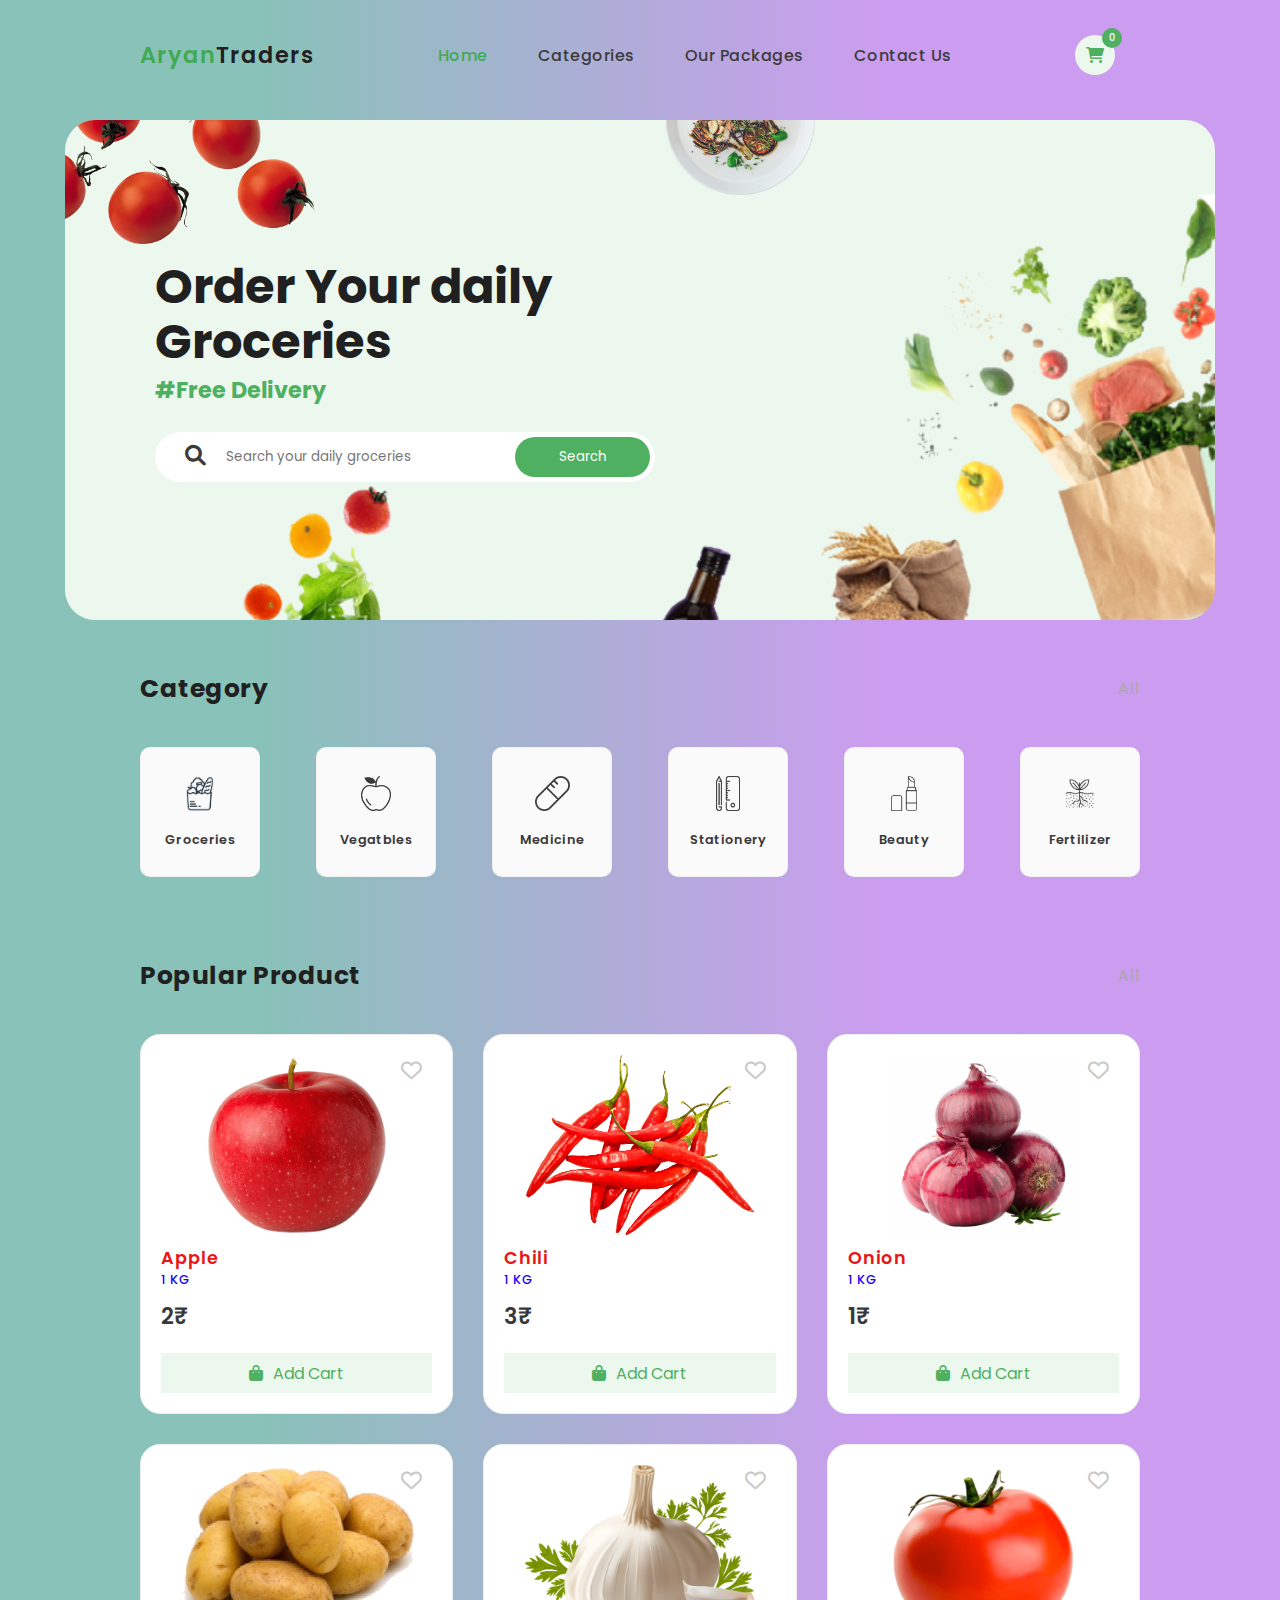
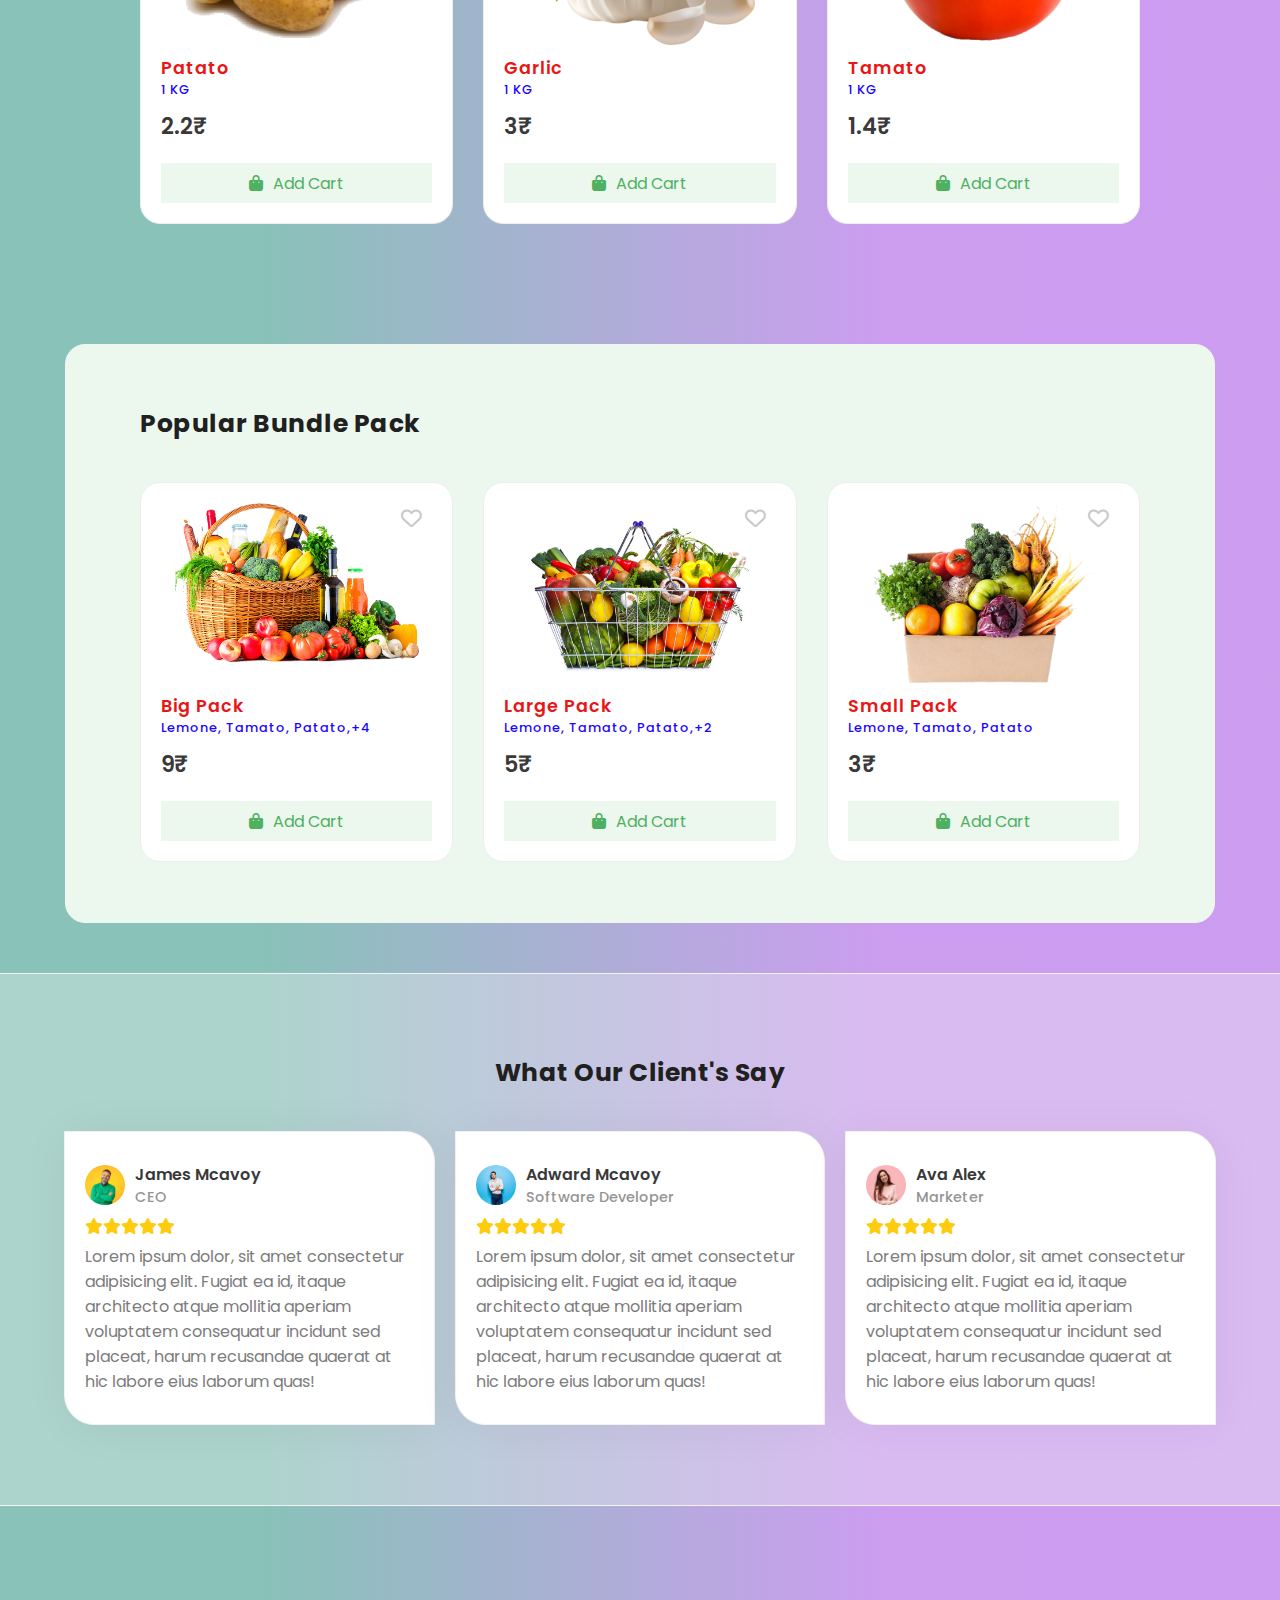
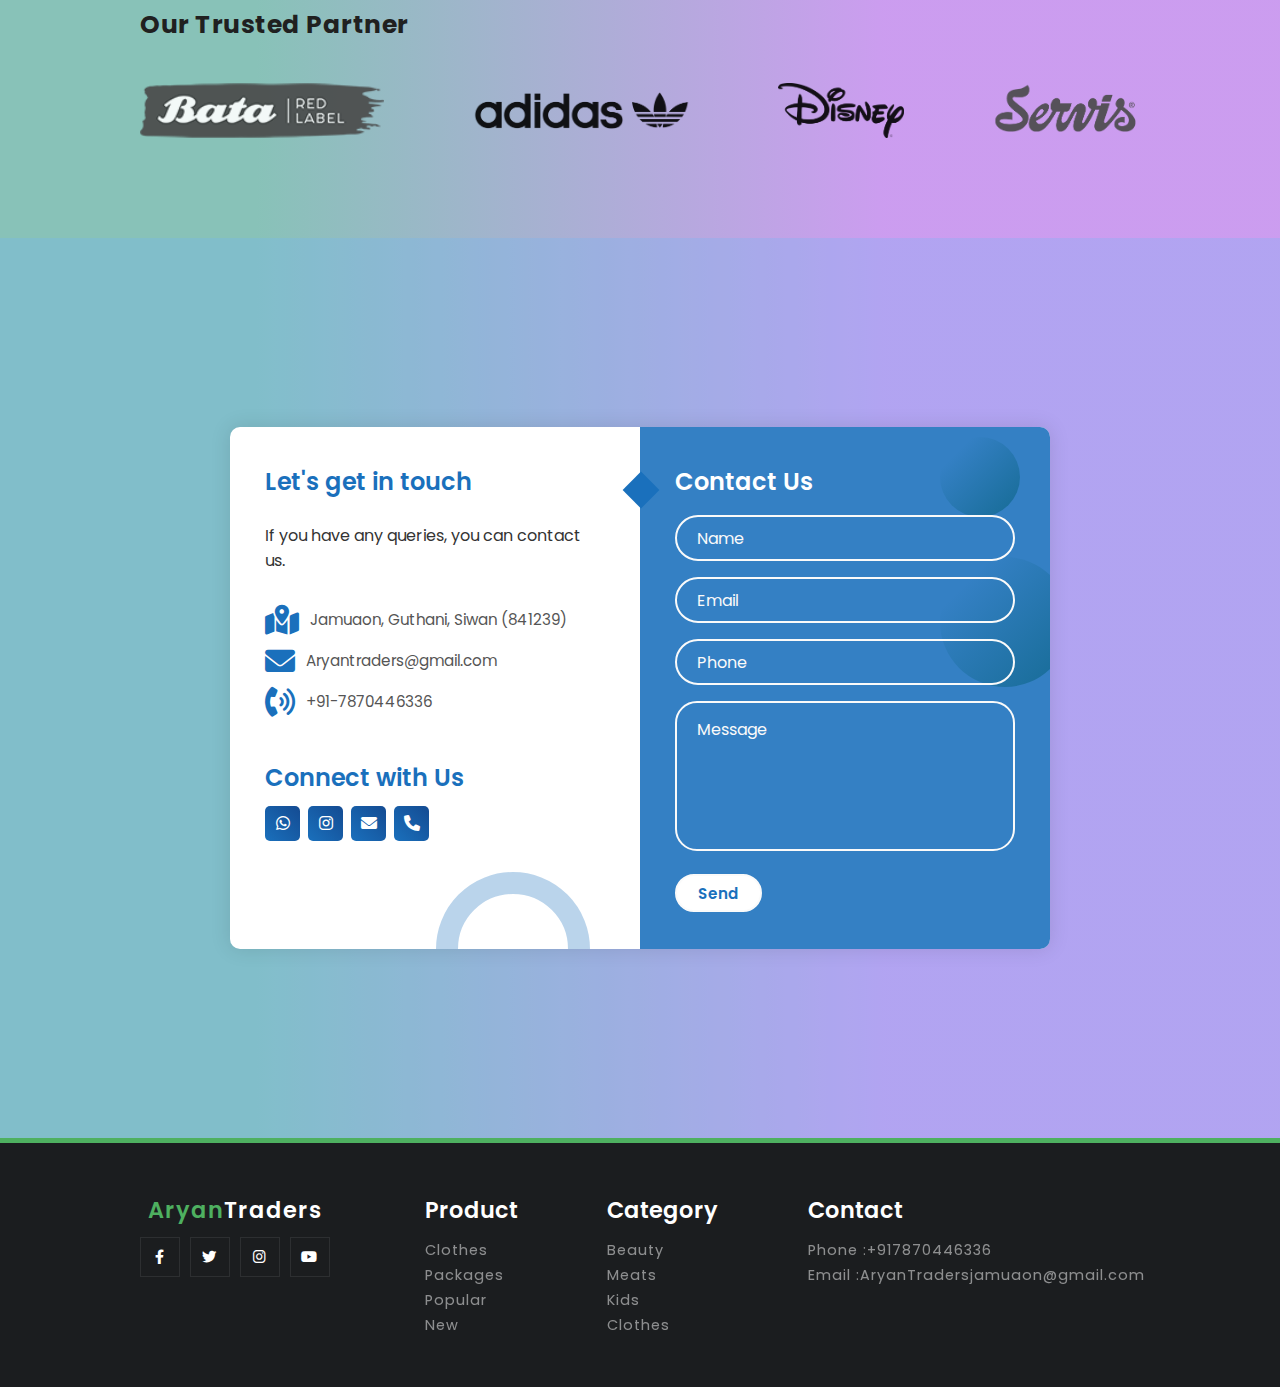
==== index.html @ 9e9b487e "Add files via upload" ====
<!DOCTYPE html>
<html lang="en">

<head>
  <meta charset="UTF-8" />
  <meta http-equiv="X-UA-Compatible" content="IE=edge" />
  <meta name="viewport" content="width=device-width, initial-scale=1.0" />
  <link rel="stylesheet" href="style.css" />
  <link rel="shortcut icon" href="./images/fav.png" />
  <link rel="stylesheet" href="https://pro.fontawesome.com/releases/v5.10.0/css/all.css"
    integrity="sha384-AYmEC3Yw5cVb3ZcuHtOA93w35dYTsvhLPVnYs9eStHfGJvOvKxVfELGroGkvsg+p" crossorigin="anonymous" />
  <link rel="preconnect" href="https://fonts.googleapis.com" />
  <link rel="preconnect" href="https://fonts.gstatic.com" crossorigin />
  <link
    href="https://fonts.googleapis.com/css2?family=Poppins:ital,wght@0,100;0,200;0,300;0,400;0,500;0,600;0,700;0,800;0,900;1,100;1,200;1,300;1,400;1,500;1,600;1,700;1,800;1,900&display=swap"
    rel="stylesheet" />

  <link rel="stylesheet" href="https://cdnjs.cloudflare.com/ajax/libs/font-awesome/6.0.0-beta3/css/all.min.css">
  <title>Aryan Traders</title>
</head>

<body>
  <!--==Navigation================================-->
  <nav class="navigation">
    <!--logo-------->
    <a href="index.html" class="logo"> <span>Aryan</span>Traders </a>
    <!--menu-btn---->
    <input type="checkbox" class="menu-btn" id="menu-btn" />
    <label for="menu-btn" class="menu-icon">
      <span class="nav-icon"></span>
    </label>
    <!--menu-------->
    <ul class="menu">
      <li><a href="index.html" class="active">Home</a></li>
      <li><a href="#category">Categories</a></li>
      <li><a href="#popular-bundle-pack">Our Packages</a></li>
      <li><a href="#contactSection">Contact Us</a></li>
    </ul>
    <!--right-nav-(cart-like)-->
    <div class="right-nav">
      </a>
      <!--cart----->
      <a href="cart.html" class="cart">
        <i class="fas fa-shopping-cart"></i>
        <span>0</span>
      </a>
    </div>
  </nav>
  <!--nav-end--------------------->
  <!--==Search-banner=======================================-->
  <section id="search-banner">
    <!--bg--------->
    <img src=".\images/bg-1.png" class="bg-1" alt="bg" />
    <img src=".\images/bg-2.png" class="bg-2" alt="bg-2" />
    <!--text------->
    <div class="search-banner-text">
      <h1>Order Your daily Groceries</h1>
      <strong>#Free Delivery</strong>
      <!--search-box------>
      <form action="" class="search-box">
        <!--icon------>
        <i class="fas fa-search"></i>
        <!--input----->
        <input type="text" class="search-input" placeholder="Search your daily groceries" name="search" required />
        <!--btn------->
        <input type="submit" class="search-btn" value="Search" />
      </form>
    </div>
  </section>
  <!--search-banner-end--------------->
  <!--==category=========================================-->
  <section id="category">
    <!--heading---------------->
    <div class="category-heading">
      <h2>Category</h2>
      <span>All</span>
    </div>
    <!--box-container---------->
    <div class="category-container">
      <!--box---------------->
      <a href="#" class="category-box">
        <img src="./images/groceries.png" alt="Groceries" />
        <span>Groceries</span>
      </a>
      <!--box---------------->
      <a href="#" class="category-box">
        <img src="./images/Vegetables.png" alt="Vegetables" />
        <span>Vegatbles</span>
      </a>
      <!--box---------------->
      <a href="#" class="category-box">
        <img src="./images/medicine.png" alt="medicine" />
        <span>Medicine</span>
      </a>
      <!--box---------------->
      <a href="#" class="category-box">
        <img src="./images/office.png" alt="Stationery" />
        <span>Stationery</span>
      </a>
      <!--box---------------->
      <a href="#" class="category-box">
        <img src="./images/beauty.png" alt="Beauty" />
        <span>Beauty</span>
      </a>
      <!--box---------------->
      <a href="#" class="category-box">
        <img src="./images/fertilizer.png" alt="fertilizer" />
        <span>Fertilizer</span>
      </a>
    </div>
  </section>
  <!--category-end----------------------------------->
  <!--==Products====================================-->
  <section id="popular-product">
    <!--heading----------->
    <div class="product-heading">
      <h3>Popular Product</h3>
      <span>All</span>
    </div>
    <!--box-container------>
    <div class="product-container">
      <!--box---------->
      <div class="product-box">
        <img src="./images/apple.png" alt="apple" />
        <strong>Apple</strong>
        <span class="quantity">1 KG</span>
        <span class="price">2₹</span>
        <!--cart-btn------->
        <a href="#" class="cart-btn">
          <i class="fas fa-shopping-bag"></i> Add Cart
        </a>
        <!--like-btn------->
        <a href="#" class="like-btn">
          <i class="far fa-heart"></i>
        </a>
      </div>
      <!--box---------->
      <div class="product-box">
        <img src="./images/chili.png" alt="apple" />
        <strong>Chili</strong>
        <span class="quantity">1 KG</span>
        <span class="price">3₹</span>
        <!--cart-btn------->
        <a href="#" class="cart-btn">
          <i class="fas fa-shopping-bag"></i> Add Cart
        </a>
        <!--like-btn------->
        <a href="#" class="like-btn">
          <i class="far fa-heart"></i>
        </a>
      </div>
      <!--box---------->
      <div class="product-box">
        <img src="./images/onion.png" alt="apple" />
        <strong>Onion</strong>
        <span class="quantity">1 KG</span>
        <span class="price">1₹</span>
        <!--cart-btn------->
        <a href="#" class="cart-btn">
          <i class="fas fa-shopping-bag"></i> Add Cart
        </a>
        <!--like-btn------->
        <a href="#" class="like-btn">
          <i class="far fa-heart"></i>
        </a>
      </div>
      <!--box---------->
      <div class="product-box">
        <img src="./images/patato.png" alt="apple" />
        <strong>Patato</strong>
        <span class="quantity">1 KG</span>
        <span class="price">2.2₹</span>
        <!--cart-btn------->
        <a href="#" class="cart-btn">
          <i class="fas fa-shopping-bag"></i> Add Cart
        </a>
        <!--like-btn------->
        <a href="#" class="like-btn">
          <i class="far fa-heart"></i>
        </a>
      </div>
      <!--box---------->
      <div class="product-box">
        <img src="./images/garlic.png" alt="apple" />
        <strong>Garlic</strong>
        <span class="quantity">1 KG</span>
        <span class="price">3₹</span>
        <!--cart-btn------->
        <a href="#" class="cart-btn">
          <i class="fas fa-shopping-bag"></i> Add Cart
        </a>
        <!--like-btn------->
        <a href="#" class="like-btn">
          <i class="far fa-heart"></i>
        </a>
      </div>
      <!--box---------->
      <div class="product-box">
        <img src="./images/tamato.png" alt="apple" />
        <strong>Tamato</strong>
        <span class="quantity">1 KG</span>
        <span class="price">1.4₹</span>
        <!--cart-btn------->
        <a href="#" class="cart-btn">
          <i class="fas fa-shopping-bag"></i> Add Cart
        </a>
        <!--like-btn------->
        <a href="#" class="like-btn">
          <i class="far fa-heart"></i>
        </a>
      </div>
    </div>
  </section>
  <!--popular-product-end--------------------->
  <!--Popular-bundle-pack===================================-->
  <section id="popular-bundle-pack">
    <!--heading-------------->
    <div class="product-heading">
      <h3>Popular Bundle Pack</h3>
    </div>
    <!--box-container------>
    <div class="product-container">
      <!--box---------->
      <div class="product-box">
        <img src="./images/pack1.png" alt="pack" />
        <strong>Big Pack</strong>
        <span class="quantity">Lemone, Tamato, Patato,+4</span>
        <span class="price">9₹</span>
        <!--cart-btn------->
        <a href="#" class="cart-btn">
          <i class="fas fa-shopping-bag"></i> Add Cart
        </a>
        <!--like-btn------->
        <a href="#" class="like-btn">
          <i class="far fa-heart"></i>
        </a>
      </div>
      <!--box---------->
      <div class="product-box">
        <img src="./images/pack2.jpg" alt="apple" />
        <strong>Large Pack</strong>
        <span class="quantity">Lemone, Tamato, Patato,+2</span>
        <span class="price">5₹</span>
        <!--cart-btn------->
        <a href="#" class="cart-btn">
          <i class="fas fa-shopping-bag"></i> Add Cart
        </a>
        <!--like-btn------->
        <a href="#" class="like-btn">
          <i class="far fa-heart"></i>
        </a>
      </div>
      <!--box---------->
      <div class="product-box">
        <img src="./images/pack3.png" alt="apple" />
        <strong>Small Pack</strong>
        <span class="quantity">Lemone, Tamato, Patato</span>
        <span class="price">3₹</span>
        <!--cart-btn------->
        <a href="#" class="cart-btn">
          <i class="fas fa-shopping-bag"></i> Add Cart
        </a>
        <!--like-btn------->
        <a href="#" class="like-btn">
          <i class="far fa-heart"></i>
        </a>
      </div>
    </div>
    </div>
  </section>
  <!--popular-bundle-pack-end-------------------------------->
  <!--==Clients===============================================-->
  <section id="clients">
    <!--heading---------------->
    <div class="client-heading">
      <h3>What Our Client's Say</h3>
    </div>
    <!--box-container---------->
    <div class="client-box-container">
      <!--box------------->
      <div class="client-box">
        <!--==profile===-->
        <div class="client-profile">
          <!--img--->
          <img src="./images/client-1.jpg" alt="client" />
          <!--text-->
          <div class="profile-text">
            <strong>James Mcavoy</strong>
            <span>CEO</span>
          </div>
        </div>
        <!--==Rating======-->
        <div class="rating">
          <i class="fas fa-star"></i>
          <i class="fas fa-star"></i>
          <i class="fas fa-star"></i>
          <i class="fas fa-star"></i>
          <i class="fas fa-star"></i>
        </div>
        <!--==comments===-->
        <p>
          Lorem ipsum dolor, sit amet consectetur adipisicing elit. Fugiat ea
          id, itaque architecto atque mollitia aperiam voluptatem consequatur
          incidunt sed placeat, harum recusandae quaerat at hic labore eius
          laborum quas!
        </p>
      </div>
      <!--box------------->
      <div class="client-box">
        <!--==profile===-->
        <div class="client-profile">
          <!--img--->
          <img src="./images/client-2.jpg" alt="client" />
          <!--text-->
          <div class="profile-text">
            <strong>Adward Mcavoy</strong>
            <span>Software Developer</span>
          </div>
        </div>
        <!--==Rating======-->
        <div class="rating">
          <i class="fas fa-star"></i>
          <i class="fas fa-star"></i>
          <i class="fas fa-star"></i>
          <i class="fas fa-star"></i>
          <i class="fas fa-star"></i>
        </div>
        <!--==comments===-->
        <p>
          Lorem ipsum dolor, sit amet consectetur adipisicing elit. Fugiat ea
          id, itaque architecto atque mollitia aperiam voluptatem consequatur
          incidunt sed placeat, harum recusandae quaerat at hic labore eius
          laborum quas!
        </p>
      </div>
      <!--box------------->
      <div class="client-box">
        <!--==profile===-->
        <div class="client-profile">
          <!--img--->
          <img src="./images/client-3.jpg" alt="client" />
          <!--text-->
          <div class="profile-text">
            <strong>Ava Alex</strong>
            <span>Marketer</span>
          </div>
        </div>
        <!--==Rating======-->
        <div class="rating">
          <i class="fas fa-star"></i>
          <i class="fas fa-star"></i>
          <i class="fas fa-star"></i>
          <i class="fas fa-star"></i>
          <i class="fas fa-star"></i>
        </div>
        <!--==comments===-->
        <p>
          Lorem ipsum dolor, sit amet consectetur adipisicing elit. Fugiat ea
          id, itaque architecto atque mollitia aperiam voluptatem consequatur
          incidunt sed placeat, harum recusandae quaerat at hic labore eius
          laborum quas!
        </p>
      </div>
    </div>
  </section>
  <!--client-section-end---------->
  <!--==Partnre-logo================================-->
  <section id="partner">
    <!--heading------------>
    <div class="partner-heading">
      <h3>Our Trusted Partner</h3>
    </div>
    <!--logo-container----->
    <div class="logo-container">
      <img src="./images/logo-1.png" alt="logo" />
      <img src="./images/logo-2.png" alt="logo" />
      <img src="./images/logo-3.png" alt="logo" />
      <img src="./images/logo-4.png" alt="logo" />
    </div>
  </section>
  <!--logo-section-end--------------------->

  <!-- Contact Section -->
  <div id="contactSection" class="container">
    <div class="form">
      <div class="contact-info">
        <h3 class="title">Let's get in touch</h3>
        <p class="text">If you have any queries, you can contact us.</p>

        <div class="info">
          <div class="information">
            <i class="fa-solid fa-map-location-dot icon"></i>
            <p>Jamuaon, Guthani, Siwan (841239)</p>
          </div>
          <div class="information">
            <i class="fa-solid fa-envelope icon"></i>
            <p>Aryantraders@gmail.com</p>
          </div>
          <div class="information">
            <i class="fa-solid fa-phone-volume icon"></i>
            <p>+91-7870446336</p>
          </div>
        </div>

        <div class="social-media">
          <p class="title">Connect with Us</p>
          <div class="social-icons">
            <a href="https://wa.me/+917870446336?text=Hello" class="whatsapp" target="_blank"><i
                class="fab fa-whatsapp"></i></a>
            <a href="#" class="instagram"><i class="fab fa-instagram"></i></a>
            <a href="mailto:aryantradersjamuaon@gmail.com?subject=Hello&body=I would like to discuss..." class="mail"><i
                class="fas fa-envelope" target="_blank"></i></a>
            <a href="tel:+917870446336" class="phone"><i class="fas fa-phone" target="_blank"></i></a>
          </div>
        </div>
      </div>

      <div class="contact-form">
        <div class="circle one"></div>
        <div class="circle two"></div>

        <form action="https://api.web3forms.com/submit" method="POST" autocomplete="off">
          <h3 class="title">Contact Us</h3>

          <!-- Web3Forms API Key -->
          <input type="hidden" name="access_key" value="be0dc8a4-196d-4e99-8edf-229ceda14106" />

          <div class="input-container">
            <input type="text" name="name" class="input" id="name" required />
            <label for="name">Name</label>
            <span>Name</span>
            <small id="nameError" class="error"></small>
          </div>
          <div class="input-container">
            <input type="email" name="email" class="input" id="email" required />
            <label for="email">Email</label>
            <span>Email</span>
            <small id="emailError" class="error"></small>
          </div>
          <div class="input-container">
            <input type="tel" name="phone" class="input" id="phone" required />
            <label for="phone">Phone</label>
            <span>Phone</span>
            <small id="phoneError" class="error"></small>
          </div>
          <div class="input-container textarea">
            <textarea name="message" class="input" required></textarea>
            <label for="message">Message</label>
            <span>Message</span>
          </div>
          <input type="submit" value="Send" class="btn" />
        </form>
      </div>
    </div>
  </div>
  <!--==Footer=============================================-->
  <footer>
    <div class="footer-container">
      <!--logo-container------>
      <div class="footer-logo">
        <a href="#"><span>Aryan</span>Traders</a>
        <!--social----->
        <div class="footer-social">
          <a href="#"><i class="fab fa-facebook-f"></i></a>
          <a href="#"><i class="fab fa-twitter"></i></a>
          <a href="#"><i class="fab fa-instagram"></i></a>
          <a href="#"><i class="fab fa-youtube"></i></a>
        </div>
      </div>
      <!--links------------------------->
      <div class="footer-links">
        <strong>Product</strong>
        <ul>
          <li><a href="#">Clothes</a></li>
          <li><a href="#">Packages</a></li>
          <li><a href="#">Popular</a></li>
          <li><a href="#">New</a></li>
        </ul>
      </div>
      <!--links------------------------->
      <div class="footer-links">
        <strong>Category</strong>
        <ul>
          <li><a href="#">Beauty</a></li>
          <li><a href="#">Meats</a></li>
          <li><a href="#">Kids</a></li>
          <li><a href="#">Clothes</a></li>
        </ul>
      </div>
      <!--links-------------------------->
      <div class="footer-links">
        <strong>Contact</strong>
        <ul>
          <li><a href="#">Phone :+917870446336</a></li>
          <li><a href="#">Email :AryanTradersjamuaon@gmail.com</a></li>
        </ul>
      </div>
    </div>
  </footer>
  <script src="script.js"></script>
  <script src="main.js"></script>
</body>

</html>
---- style.css ----
* {
    font-family: poppins;
    margin: 0px;
    padding: 0px;
    box-sizing: border-box;
    scroll-behavior: smooth;

}

ul {
    list-style: none;
}

a {
    text-decoration: none;
}

body {
    margin: 0px;
    padding: 0px;
    font-family: poppins;
    background: rgb(69, 194, 252);
    background: linear-gradient(90deg, rgb(136, 194, 184) 20%, rgba(199, 148, 238, 0.919) 69%);
}

::selection {
    color: #ffffff;
    background-color: #8c48ea;
}

/*==Navigation=====================================*/
.navigation {
    display: flex;
    justify-content: space-between;
    align-items: center;
    padding: 35px;
    max-width: 1070px;
    width: 100%;
    margin: auto;
}

.menu {
    display: flex;
}

.menu li a {
    padding: 3px 10px;
    margin: 0px 15px;
    color: #3b3b3b;
    font-weight: 500;
    letter-spacing: 0.5px;
    transition: all ease 0.3s;
}

.logo {
    font-size: 1.4rem;
    font-weight: 600;
    letter-spacing: 1px;
    color: #202020;
}

.logo span {
    color: #40aa54;
}

.right-nav {
    display: grid;
    grid-template-columns: auto auto;
    grid-gap: 25px;
}

.right-nav a {
    width: 40px;
    height: 40px;
    display: flex;
    justify-content: center;
    align-items: center;
    border-radius: 50%;
    position: relative;
}

.right-nav .like {
    background-color: #fff0ee;
    color: #ff6c57;
}

.right-nav .cart {
    background-color: #ecf7ee;
    color: #4eb060;
}

.right-nav a span {
    position: absolute;
    top: -7px;
    right: -7px;
    width: 20px;
    height: 20px;
    display: flex;
    justify-content: center;
    align-items: center;
    border-radius: 50%;
    color: #ffffff;
    font-size: 0.6rem;
    font-weight: 500;
}

.right-nav .like span {
    background-color: #ff6c57;
}

.right-nav .cart span {
    background-color: #4eb060;
}

.menu li a:hover,
.menu .active {
    color: #40aa54;
    transition: all ease 0.3s;
}

/*==Search-Banner========================*/
#search-banner {
    max-width: 1250px;
    height: 500px;
    border-radius: 30px;
    background-color: #ecf7ee;
    margin: 10px auto;
    position: relative;
    overflow: hidden;
    background-image: url(bg.png);
    background-repeat: no-repeat;
    background-size: 1000px;
    background-position: bottom right;
    padding: 20px;
    display: flex;
    align-items: center;
}

.bg-1 {
    position: absolute;
    left: -50px;
    top: -150px;
    width: 300px;
    height: 300px;
    object-fit: contain;
    object-position: center;
}

.bg-2 {
    position: absolute;
    left: 60%;
    transform: translateX(-60%);
    top: -75px;
    width: 150px;
    height: 150px;
    object-position: center;
    object-fit: contain;
}

.search-banner-text {
    display: flex;
    flex-direction: column;
    width: 500px;
    margin-left: 70px;
    position: relative;
}

.search-banner-text h1 {
    font-size: 3rem;
    line-height: 55px;
    color: #202020;
}

.search-banner-text strong {
    color: #4eb060;
    font-size: 1.4rem;
    margin-top: 4px;
}

.search-box {
    background-color: #ffffff;
    height: 50px;
    display: flex;
    align-items: center;
    margin-top: 25px;
    padding: 0px 5px 0px 20px;
    border-radius: 30px;
}

.search-box i {
    font-size: 1.3rem;
    color: #3b3b3b;
    margin: 0px 10px;
}

.search-box .search-input {
    height: 40px;
    border: none;
    width: 100%;
    padding: 0px 10px;
    outline: none;
}

.search-box .search-btn {
    width: 220px;
    height: 40px;
    border-radius: 30px;
    background-color: #4eb060;
    border: none;
    color: #ffffff;
    outline: none;
    cursor: pointer;
    transition: all ease 0.3s;
}

.search-box .search-btn:hover {
    background-color: #5ccf71;
    transition: all ease 0.3s;
}

/*==category================================*/
#category,
#popular-product,
#popular-bundle-pack,
#partner {
    display: flex;
    flex-direction: column;
    max-width: 1000px;
    margin: 50px auto;
}

.category-heading,
.product-heading,
.partner-heading {
    display: flex;
    justify-content: space-between;
    align-items: center;
}

.category-heading h2,
.product-heading h3,
.partner-heading h3 {
    font-size: 1.56rem;
    font-weight: 700;
    color: #202020;
    letter-spacing: 0.5px;
}

.category-heading span,
.product-heading span {
    color: #a7a7a7;
    font-weight: 400;
    letter-spacing: 1px;
}

.category-container {
    display: flex;
    justify-content: space-between;
    align-items: center;
    margin-top: 40px;
}

.category-box {
    display: flex;
    flex-direction: column;
    align-items: center;
    justify-content: center;
    background-color: #fafafa;
    border-radius: 10px;
    min-height: 130px;
    width: 120px;
    border: 1px solid rgba(0, 0, 0, 0.03);
}

.category-box img {
    height: 35px;
    width: 50px;
    object-fit: contain;
    object-position: center;
    transition: all ease 0.1s;
}

.category-box span {
    color: #393939;
    font-size: 0.8rem;
    margin-top: 20px;
    letter-spacing: 0.3px;
    font-weight: 600;
}

.category-box:hover img {
    transform: scale(1.1);
    transition: all ease 0.1s;
}

/*==popular-product========================*/
#popular-product {
    margin: 80px auto;
}

.product-container {
    display: grid;
    grid-template-columns: 1fr 1fr 1fr;
    grid-gap: 30px;
    align-items: center;
    margin: 40px 0px;
}

.product-box img {
    width: 90%;
    height: 180px;
    object-fit: contain;
    object-position: center;
    margin: auto;
}

.product-box {
    width: 100%;
    border: 1px solid #eeeeee;
    border-radius: 20px;
    background-color: #ffffff;
    padding: 20px;
    display: flex;
    flex-direction: column;
    position: relative;
}

.product-box strong {
    color: hsl(0, 83%, 50%);
    font-size: 1.1rem;
    letter-spacing: 1px;
    font-weight: 600;
    margin-top: 10px;
}

.product-box .quantity {
    color: hsl(246, 100%, 51%);
    font-size: 0.8rem;
    font-weight: 500;
    letter-spacing: 1px;
}

.product-box .price {
    margin-top: 10px;
    font-weight: 600;
    font-size: 1.4rem;
    color: #393939;
}

.product-box .cart-btn {
    width: 100%;
    height: 40px;
    background-color: #ecf7ee;
    color: #4eb060;
    display: flex;
    justify-content: center;
    align-items: center;
    margin-top: 20px;
    transition: all ease 0.3s;
}

.product-box .cart-btn i {
    margin-right: 10px;
}

.product-box .cart-btn:hover {
    background-color: #4eb060;
    color: #ffffff;
    transition: all ease 0.3s;
}

.product-box .like-btn {
    position: absolute;
    right: 30px;
    top: 20px;
    color: #c9c9c9;
    font-size: 1.3rem;
}

/*==popular-bundle-pack==========================*/
#popular-bundle-pack {
    display: flex;
    flex-direction: column;
    justify-content: center;
    max-width: 1150px;
    margin: 50px auto;
    padding: 60px 0px 20px 0px;
    border-radius: 20px;
    background-color: #ecf7ee;
    border: 1px solid #f3f3f3;
    align-items: center;
}

.product-container,
.product-heading {
    max-width: 1000px;
    width: 100%;
}

/*==clients=========================================*/
#clients {
    display: flex;
    flex-direction: column;
    justify-content: center;
    align-items: center;
    background-color: #f6f6f656;
    padding: 80px 0px;
    margin: 40px 0px;
    border-top: 1px solid #f3f3f3;
    border-bottom: 1px solid #f3f3f3;
}

.client-heading h3 {
    font-size: 1.56rem;
    color: #202020;
    font-weight: 700;
    letter-spacing: 0.5px;
}

.client-box-container {
    display: grid;
    grid-template-columns: 1fr 1fr 1fr;
    grid-gap: 20px;
    width: 90%;
    margin-top: 40px;
}

.client-box {
    background-color: #ffffff;
    padding: 30px 20px;
    border: 1px solid #f1f1f1;
    box-shadow: 2px 2px 50px rgba(0, 0, 0, 0.05);
    border-radius: 0px 30px 0px 30px;
}

.client-profile {
    display: flex;
    align-items: center;
}

.client-profile img {
    width: 40px;
    height: 40px;
    object-fit: cover;
    object-position: center;
    border-radius: 50%;
}

.profile-text {
    display: flex;
    flex-direction: column;
    margin-left: 10px;
}

.profile-text strong {
    color: #393939;
    font-size: 1rem;
    font-weight: 600;
}

.profile-text span {
    color: #949494;
    font-weight: 500;
    font-size: 0.9rem;
}

.rating {
    display: flex;
    margin: 10px 0px;
}

.rating i {
    color: #fdcc0d;
}

.client-box p {
    color: #7c7c7c;
}

/*==partner-logo=================================*/
#partner {
    margin: 100px auto;
}

.logo-container {
    display: flex;
    justify-content: space-between;
    margin-top: 40px;
}

.logo-container img {
    height: 55px;
    object-fit: contain;
    object-position: center;
    filter: grayscale(1);
    opacity: 0.9;
    transition: all ease 0.3s;
}

/*==Download-app===================================*/
#download-app {
    max-width: 1150px;
    width: 100%;
    background-color: #ecf7ee;
    height: 400px;
    margin: 225px auto;
    border-radius: 20px;
    padding: 20px;
    display: flex;
    justify-content: space-around;
    align-items: center;
}

.app-img {
    width: 275px;
    height: 550px;
    background-color: #ffffff;
    border: 4px solid #393939;
    border-radius: 20px;
    overflow: hidden;
}

.app-img img {
    width: 100%;
    height: 100%;
    object-fit: cover;
    object-position: top center;
}

.download-app-text {
    max-width: 400px;
}

.download-app-text strong {
    color: #393939;
    font-size: 1.56rem;
}

.download-app-text p {
    color: #3b3b3b;
    margin: 15px 0px;
}

.download-btns {
    display: flex;
}

.download-btns a {
    height: 44px;
    display: flex;
    justify-content: center;
    align-items: center;
    margin-right: 10px;
    border-radius: 5px;
    overflow: hidden;
}

.download-btns a img {
    height: 100%;
    object-fit: cover;
    object-position: center;
}

/*==footer============================*/
footer {
    background-color: #1b1d1f;
    padding: 50px 20px;
    border-top: 5px solid #4eb060;
}

.footer-container {
    max-width: 1100px;
    margin: auto;
    display: flex;
    justify-content: space-around;
    align-items: flex-start;
}

.footer-logo {
    display: flex;
    flex-direction: column;
    justify-content: center;
    align-items: center;
}

.footer-logo a {
    color: #ffffff;
    font-size: 1.4rem;
    font-weight: 600;
    letter-spacing: 1px;
}

.footer-logo a span {
    color: #4eb060;
}

.footer-social {
    display: flex;
    margin-top: 10px;
}

.footer-social a {
    width: 40px;
    height: 40px;
    display: flex;
    justify-content: center;
    align-items: center;
    color: #ffffff;
    border: 1px solid #ffffff15;
    font-size: 0.9rem;
    margin: 0px 5px;
    transition: all ease 0.3s;
}

.footer-social a:hover {
    background-color: #4eb060;
    transition: all ease 0.3s;
}

.footer-links strong {
    color: #ffffff;
    font-size: 1.4rem;
    font-weight: 600;
}

.footer-links ul {
    margin-top: 10px;
}

.footer-links ul li a {
    color: #ffffff;
    opacity: 0.5;
    margin: 4px 0px;
    font-size: 0.9rem;
    letter-spacing: 1px;
    transition: all ease 0.3s;
}

.footer-links li a:hover {
    opacity: 1;
    transition: all ease 0.3s;
}

/*==Making-Responsive===================================*/
.menu-icon,
.menu-btn {
    display: none;
}

@media(max-width:1280px) {
    #search-banner {
        width: 1150px;
    }
}

@media(max-width:1200px) {
    #search-banner {
        width: 90%;
        height: 500px;
    }

    #popular-bundle-pack,
    #popular-product,
    #download-app {
        width: 90%;
    }

    #popular-bundle-pack {
        padding: 50px 30px 0px 30px;
    }
}

@media(max-width:1050px) {
    .bg-1 {
        width: 150px;
        height: 150px;
        top: -20px;
    }

    #search-banner {
        background-size: 700px;
    }

    #category,
    #partner {
        width: 90%;
    }
}

@media(max-width:965px) {
    .navigation {
        justify-content: space-between;
        height: 65px;
        padding: 35px 25px;
    }

    .logo {
        font-size: 1.2rem;
    }

    .navigation .menu {
        display: none;
        position: absolute;
        top: 65px;
        left: 0px;
        z-index: 100;
        background-color: #ffffff;
        width: 100%;
        padding: 0px;
        margin: 0px;
        border-bottom: 1px solid rgba(245, 245, 245);
    }

    .navigation .menu li {
        width: 100%;
        margin: 0px;
        padding: 0px;
    }

    .navigation .menu li a {
        width: 100%;
        height: 40px;
        display: flex;
        align-items: center;
        padding: 30px 20px;
        margin: 0px;
        border: 1px solid rgba(248, 247, 247, 0.5);
    }

    .menu-icon {
        display: block;
    }

    .navigation .menu-icon {
        cursor: pointer;
        float: right;
        padding: 5px;
        position: relative;
        user-select: none;
        z-index: 2;
    }

    .navigation .menu-icon .nav-icon {
        background-color: #141414cc;
        display: block;
        height: 2px;
        width: 25px;
        position: relative;
        transition: background 0.2s ease-out;
    }

    .navigation .menu-icon .nav-icon::before,
    .navigation .menu-icon .nav-icon::after {
        background-color: #141414cc;
        content: '';
        display: block;
        position: absolute;
        width: 100%;
        height: 100%;
        transition: all ease-out 0.2s;
    }

    .navigation .menu-icon .nav-icon::before {
        top: 7px;
    }

    .navigation .menu-icon .nav-icon::after {
        top: -7px;
    }

    .navigation .menu-btn:checked~.menu-icon .nav-icon::before {
        transform: rotate(-45deg);
        top: 0px;
    }

    .navigation .menu-btn:checked~.menu-icon .nav-icon::after {
        transform: rotate(45deg);
        top: 0px;
    }

    .navigation .menu-btn:checked~.menu-icon .nav-icon {
        background-color: transparent;
    }

    .navigation .menu-btn:checked~.menu {
        display: block;
    }

    #search-banner {
        height: 400px;
        background-size: 500px;
    }

    .bg-2 {
        width: 100px;
        height: 100px;
        top: -50px;
    }

    .category-container {
        flex-wrap: wrap;
        justify-content: center;
    }

    .category-box {
        margin: 10px;
    }

    .product-container {
        grid-template-columns: 1fr 1fr;
    }

    .client-box-container {
        grid-template-columns: 1fr 1fr;
    }

    .partner-heading {
        justify-content: center;
    }

    .logo-container {
        flex-wrap: wrap;
        justify-content: center;
    }

    .logo-container img {
        margin: 10px;
    }

    #download-app {
        flex-direction: column;
        height: 100%;
        background-color: transparent;
        margin-top: 0px;
        width: 90%;
        max-width: 100%;
    }

    .app-img {
        height: 450px;
        width: 220px;
    }

    .download-app-text {
        max-width: 100%;
        background-color: #ecf7ee;
        padding: 20px;
        border-radius: 20px;
        margin-top: 20px;
        display: flex;
        flex-direction: column;
        justify-content: center;
        align-items: center;
        text-align: center;
    }

    .footer-container {
        display: grid;
        grid-template-columns: 1fr 1fr;
    }

    .footer-links {
        text-align: center;
    }
}

@media(max-width:750px) {
    #search-banner {
        height: 300px;
    }

    .search-banner-text {
        margin-left: 20px;
    }

    .search-banner-text h1 {
        font-size: 2rem;
        line-height: 30px;
    }

    .bg-1 {
        display: none;
    }

    .client-box-container {
        grid-template-columns: 1fr;
    }
}

@media(max-width:500px) {
    #search-banner {
        height: 200px;
        background-size: 300px;
    }

    .search-banner-text {
        margin-left: 0px;
        max-width: 100%;
    }

    .search-banner-text h1 {
        font-size: 1.3rem;
    }

    .search-box {
        width: 100%;
        max-width: 100%;
        height: 40px;
        padding-left: 10px;
    }

    .search-box i {
        font-size: 1rem;
    }

    .search-box .search-btn {
        height: 30px;
    }

    .category-container {
        display: grid;
        grid-template-columns: 1fr 1fr;
        grid-gap: 15px;
    }

    .category-box {
        width: 100%;
        margin: 0px;
    }

    .product-container {
        grid-template-columns: 1fr;
    }

    #popular-bundle-pack {
        padding: 30px 20px 0px 20px;
    }

    .footer-container {
        grid-template-columns: 1fr;
    }

    .footer-links {
        margin-top: 10px;
    }
}

@media(max-width:400px) {

    .category-heading h2,
    .product-heading h3,
    .client-heading h3,
    .partner-heading h3 {
        font-size: 1.2rem;
    }
}

@media(max-width:350px) {
    .download-btns {
        flex-direction: column;
    }

    .download-btns a {
        margin: 4px 0px;
        width: 140px;
    }

    .download-btns a img {
        width: 100%;
    }

    .right-nav {
        grid-gap: 5px;
    }
}

.checkout-btn {
    background-color: #4eb060;
    color: #fff;
    padding: 10px 20px;
    border-radius: 5px;
    border: none;
    font-size: 1.2rem;
    cursor: pointer;
    transition: background-color 0.3s ease;
    width: 40%;

}

.checkout-btn:hover {
    background-color: #5ccf71;
}

.cart-container {
    display: flex;
    justify-content: space-between;
}

#cart-items {
    width: 60%;
}

#total-amount {
    font-size: 1.5rem;
    text-align: right;
    margin-top: 20px;
}

button {
    padding: 10px 20px;
    font-size: 1rem;
    background-color: #28a745;
    color: white;
    border: none;
    cursor: pointer;
}

button:hover {
    background-color: #218838;
}

/* Cart item layout */
#cart-items div {
    display: flex;
    justify-content: space-between;
    align-items: center;
    margin-bottom: 10px;
}

#cart-items img {
    width: 50px;
    height: 50px;
    object-fit: cover;
}

/* Mobile view (max-width: 768px) */
@media screen and (max-width: 768px) {
    .cart-container {
        flex-direction: column;
        align-items: center;
    }

    #cart-items {
        width: 100%;
    }

    #total-amount {
        text-align: center;
        font-size: 1.2rem;
    }

    button {
        width: 100%;
        margin: 10px 0;
    }

    #cart-items div {
        flex-direction: column;
        align-items: flex-start;
    }

    #cart-items img {
        width: 80px;
        height: 80px;
    }

    #cart-items strong {
        font-size: 1.2rem;
    }

    button {
        width: 100%;
    }
}


#products-container {
    display: flex;
    flex-wrap: wrap;
    justify-content: center;
}

.product {
    background: #fff;
    border: 1px solid #ddd;
    border-radius: 5px;
    margin: 10px;
    padding: 15px;
    width: calc(33% - 40px);
    /* 3 products per row */
    box-shadow: 0 2px 5px rgba(0, 0, 0, 0.1);
    transition: transform 0.2s;
}

.product:hover {
    transform: scale(1.05);
}

@media (max-width: 768px) {
    .product {
        width: calc(50% - 40px);
        /* 2 products per row */
    }
}

@media (max-width: 480px) {
    .product {
        width: 100%;
        /* 1 product per row */
    }
}

/* Google Fonts(Poppins) */
@import url("https://fonts.googleapis.com/css2?family=Poppins:wght@200;300;400;500;600;700&display=swap");

* {
    margin: 0;
    padding: 0;
    box-sizing: border-box;
    font-family: "Poppins", sans-serif;
}

.container {
    min-height: 100vh;
    width: 100%;
    background-color: rgba(114, 184, 249, 0.29);
    padding: 2rem;
    display: flex;
    align-items: center;
    justify-content: center;
    overflow: hidden;
}

.form {
    width: 100%;
    max-width: 820px;
    background-color: #fff;
    border-radius: 10px;
    box-shadow: 0 0 20px 1px rgba(0, 0, 0, 0.1);
    z-index: 1000;
    overflow: hidden;
    display: grid;
    grid-template-columns: repeat(2, 1fr);
}

.contact-form {
    background-color: #1a70bce2;
    position: relative;
}

.circle {
    position: absolute;
    background: linear-gradient(135deg, transparent 20%, #146a92f1);
    border-radius: 50%;
}

.circle.one {
    width: 130px;
    height: 130px;
    top: 130px;
    right: -20px;
}

.circle.two {
    width: 80px;
    height: 80px;
    top: 10px;
    right: 30px;
}

.contact-form::before {
    content: "";
    position: absolute;
    width: 26px;
    height: 26px;
    background-color: #1a70bc;
    top: 50px;
    left: -12px;
    transform: rotate(45deg);
}

form {
    padding: 2.3rem 2.2rem;
    position: relative;
}

.title {
    color: #fff;
    font-weight: 600;
    font-size: 1.5rem;
    margin-bottom: 0.7rem;
}

.input-container {
    position: relative;
    margin: 1rem 0;
}

.input {
    width: 100%;
    outline: none;
    border: 2px solid #fafafa;
    background: none;
    padding: 0.6rem 1.2rem;
    color: #fff;
    font-weight: 500;
    font-size: 0.95rem;
    letter-spacing: 1px;
    border-radius: 25px;
    transition: 0.3s;
}

textarea.input {
    padding: 0.8rem 1.2rem;
    min-height: 150px;
    border-radius: 22px;
    resize: none;
    overflow-y: auto;
}

.input-container label {
    position: absolute;
    top: 50%;
    left: 15px;
    transform: translateY(-50%);
    padding: 0 0.4rem;
    font-weight: 400;
    pointer-events: none;
    z-index: 1000;
    transition: 0.3s;
    color: #fafafa;
}

.input-container.textarea label {
    top: 1rem;
    transform: translateY(0);
}

.btn {
    padding: 0.6rem 1.3rem;
    background-color: #fff;
    border: 2px solid #fafafa;
    font-size: 0.95rem;
    line-height: 1;
    border-radius: 25px;
    color: #1a70bc;
    font-weight: 600;
    cursor: pointer;
    transition: 0.3s;
    margin: 0;
    outline: none;
}

.btn:hover {
    background-color: transparent;
    color: #fff;
}

.contact-info {
    padding: 2.3rem 2.2rem;
    position: relative;
}

.contact-info .title {
    color: #1a70bc;
}

.text {
    color: #333;
    margin: 1.5rem 0 2rem 0;
}

.information {
    display: flex;
    color: #555;
    margin: 0.7rem 0;
    font-size: 0.95rem;
    align-items: center;
}

.icon {
    font-size: 30px;
    color: #1a70bc;
    margin-right: 0.7rem;
}

.social-media {
    padding: 2rem 0 0 0;
}

.social-media p {
    color: #333;
}

.social-icons {
    display: flex;
    margin-top: 0.5rem;
}

.social-icons a {
    width: 35px;
    height: 35px;
    border-radius: 5px;
    background: linear-gradient(45deg, #1a70bc, #144b92);
    text-align: center;
    color: #fff;
    line-height: 35px;
    margin-right: 0.5rem;
    transition: 0.4s;
}

.social-icons a:hover {
    transform: scale(1.09);
}

.contact-info::before {
    content: "";
    position: absolute;
    width: 110px;
    height: 110px;
    border: 22px solid #1a70bc;
    border-radius: 50%;
    bottom: -77px;
    right: 50px;
    opacity: 0.3;
}

.input-container span {
    position: absolute;
    top: 0;
    left: 25px;
    transform: translateY(-50%);
    font-size: 0.8rem;
    padding: 0 0.4rem;
    color: transparent;
    pointer-events: none;
    z-index: 500;
}

.input-container span::before,
.input-container span::after {
    content: "";
    position: absolute;
    width: 10%;
    height: 5px;
    background-color: #1a70bc;
    opacity: 0;
    top: 50%;
    transform: translateY(-50%);
}

.input-container span::before {
    left: 50%;
}

.input-container span::after {
    right: 50%;
}

.input-container.focus label {
    top: 0;
    transform: translateY(-50%);
    left: 25px;
    font-size: 0.8rem;
}

.input-container.focus span::before,
.input-container.focus span::after {
    width: 50%;
    opacity: 1;
}

@media (max-width: 850px) {
    .form {
        grid-template-columns: 1fr;
    }

    .contact-info::before {
        bottom: initial;
        top: -72px;
        right: 65px;
        transform: scale(0.95);
    }

    .contact-form::before {
        top: -12px;
        left: initial;
        right: 70px;
    }

    .big-circle {
        bottom: 75%;
        transform: scale(0.9) translate(-40%, 30%);
        right: 50%;
    }

    .text {
        margin: 1rem 0 1.5rem 0;
    }

    .social-media {
        padding: 1.5rem 0 0 0;
    }
}

@media (max-width: 480px) {
    .container {
        padding: 1.5rem;
    }

    .contact-info::before {
        display: none;
    }

    .big-circle {
        display: none;
    }

    form,
    .contact-info {
        padding: 1.7rem 1.6rem;
    }

    .text,
    .information,
    .social-media p {
        font-size: 0.8rem;
    }

    .title {
        font-size: 1.15rem;
    }

    .social-icons a {
        width: 30px;
        height: 30px;
        line-height: 30px;
    }

    .icon {
        font-size: 25px;
    }

    .input {
        padding: 0.45rem 1.2rem;
    }

    .btn {
        padding: 0.45rem 1.2rem;
    }

    .error {
        color: red;
        font-size: 12px;
    }
}
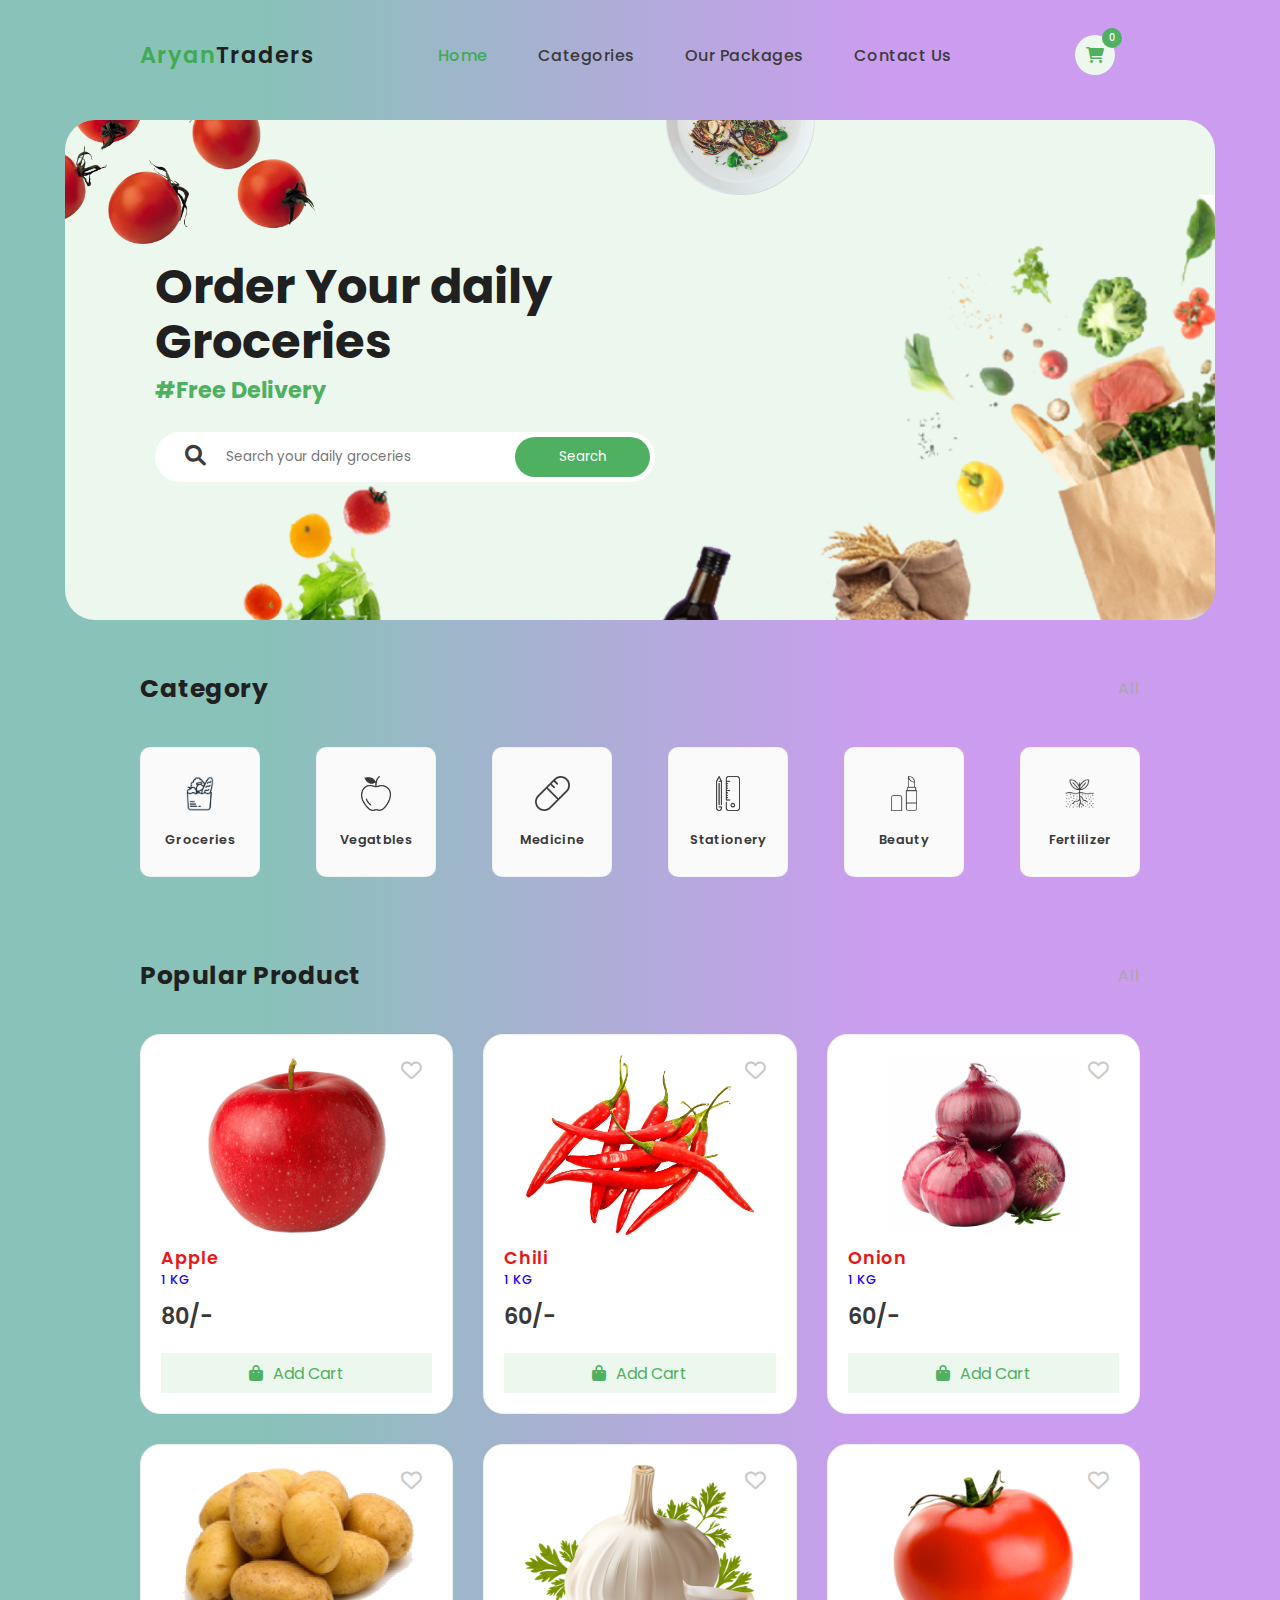
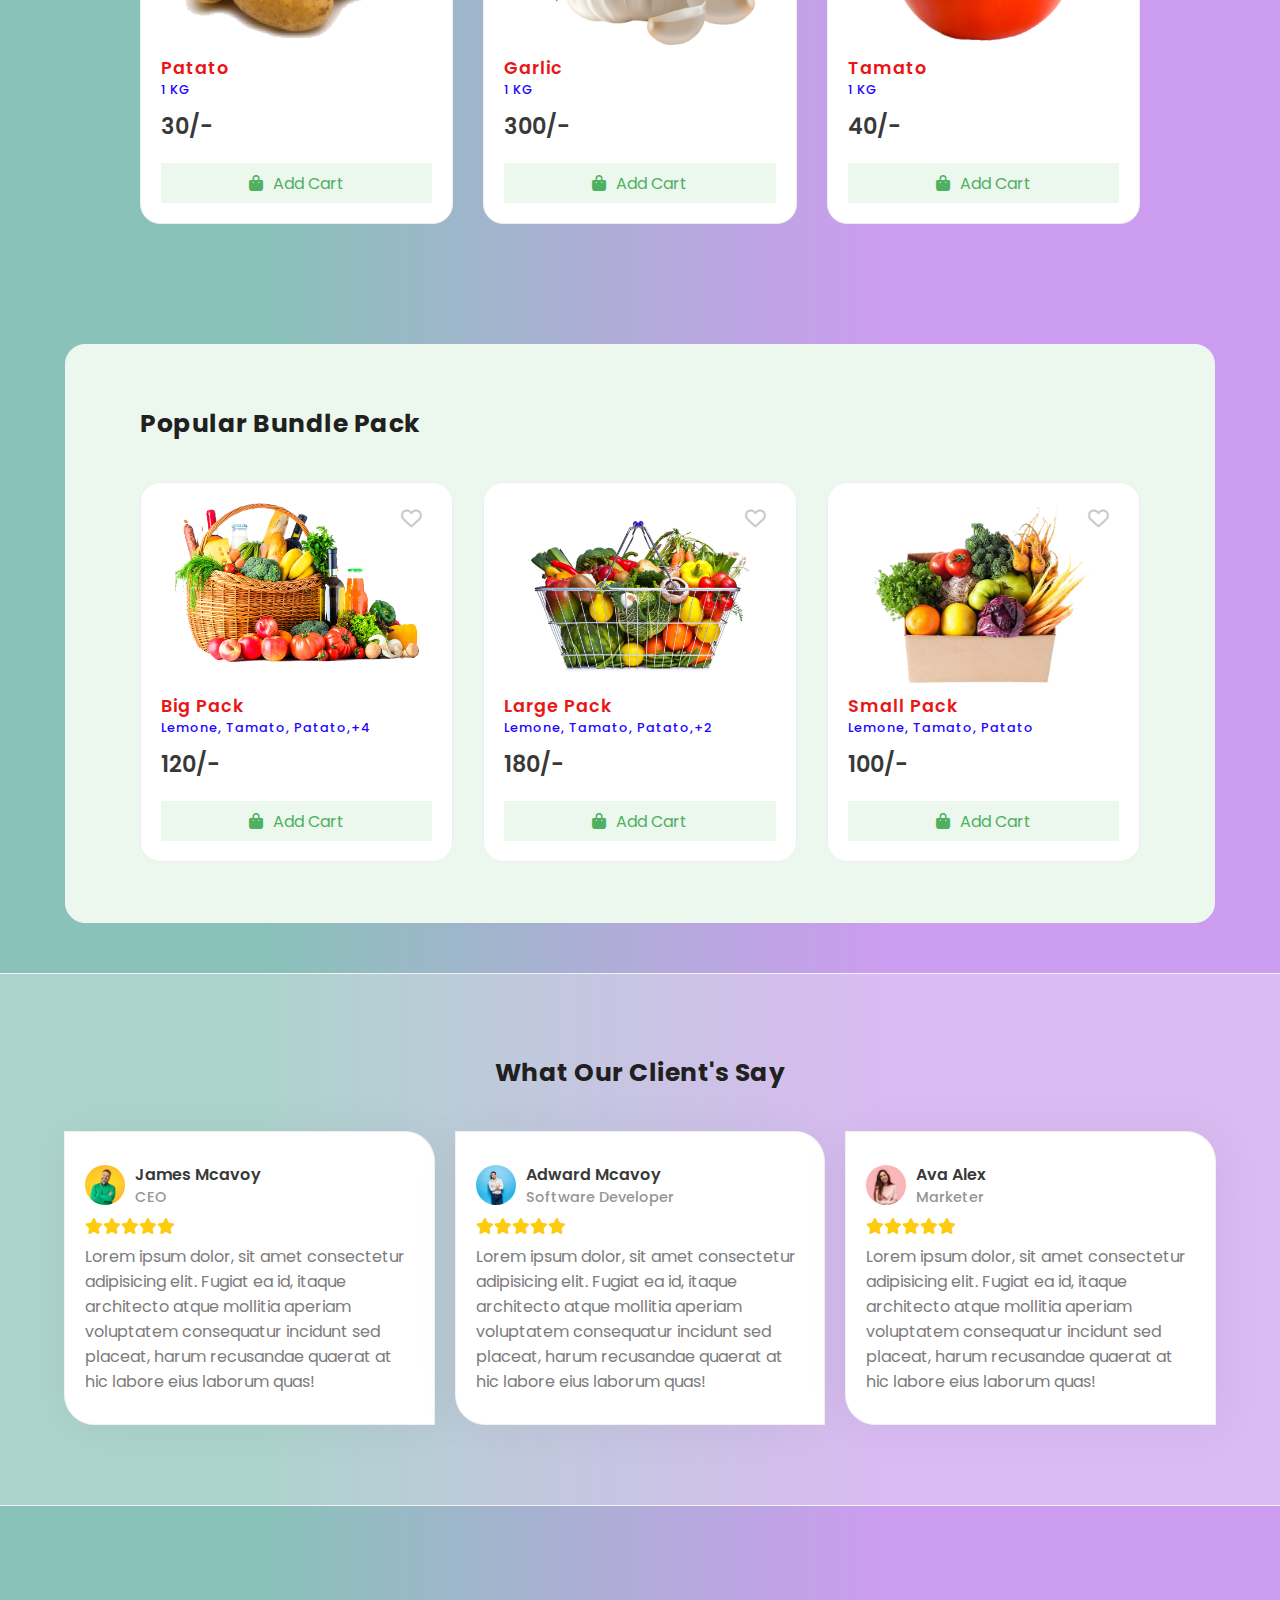
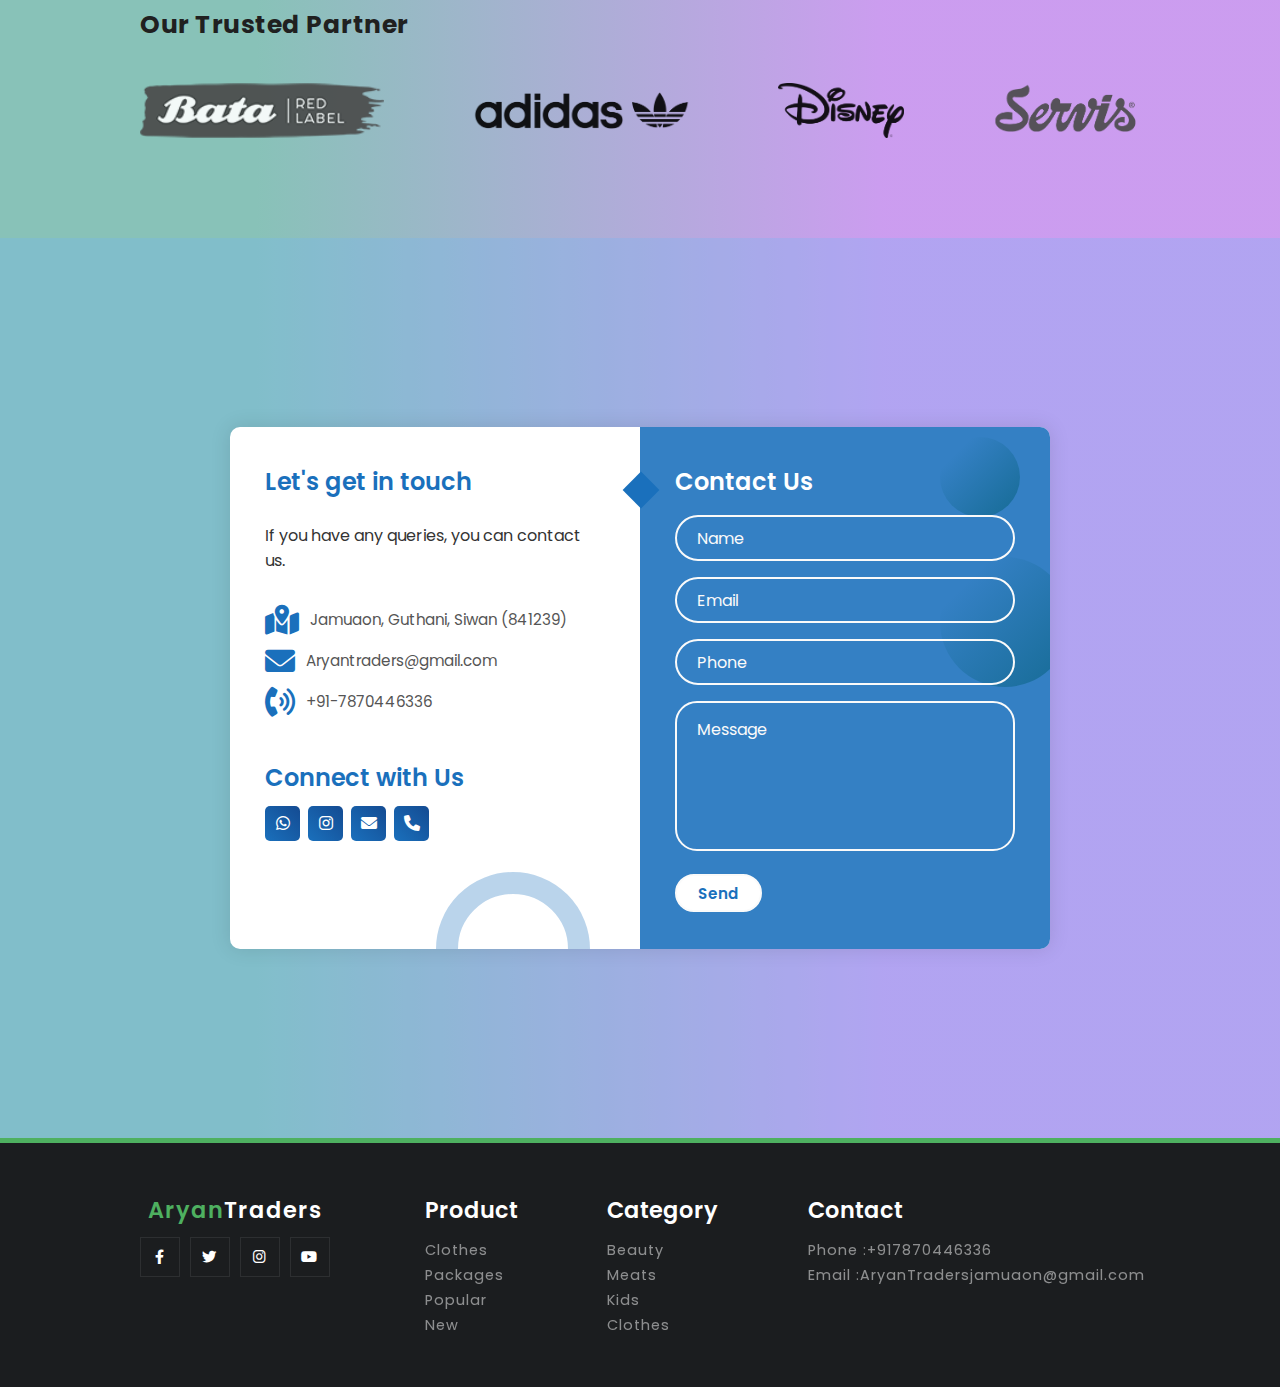
==== commit 277d7ac9: "index.html" ====
--- a/index.html
+++ b/index.html
@@ -124,7 +124,7 @@
         <img src="./images/apple.png" alt="apple" />
         <strong>Apple</strong>
         <span class="quantity">1 KG</span>
-        <span class="price">2₹</span>
+        <span class="price">80/-</span>
         <!--cart-btn------->
         <a href="#" class="cart-btn">
           <i class="fas fa-shopping-bag"></i> Add Cart
@@ -139,7 +139,7 @@
         <img src="./images/chili.png" alt="apple" />
         <strong>Chili</strong>
         <span class="quantity">1 KG</span>
-        <span class="price">3₹</span>
+        <span class="price">60/-</span>
         <!--cart-btn------->
         <a href="#" class="cart-btn">
           <i class="fas fa-shopping-bag"></i> Add Cart
@@ -154,7 +154,7 @@
         <img src="./images/onion.png" alt="apple" />
         <strong>Onion</strong>
         <span class="quantity">1 KG</span>
-        <span class="price">1₹</span>
+        <span class="price">60/-</span>
         <!--cart-btn------->
         <a href="#" class="cart-btn">
           <i class="fas fa-shopping-bag"></i> Add Cart
@@ -169,7 +169,7 @@
         <img src="./images/patato.png" alt="apple" />
         <strong>Patato</strong>
         <span class="quantity">1 KG</span>
-        <span class="price">2.2₹</span>
+        <span class="price">30/-</span>
         <!--cart-btn------->
         <a href="#" class="cart-btn">
           <i class="fas fa-shopping-bag"></i> Add Cart
@@ -184,7 +184,7 @@
         <img src="./images/garlic.png" alt="apple" />
         <strong>Garlic</strong>
         <span class="quantity">1 KG</span>
-        <span class="price">3₹</span>
+        <span class="price">300/-</span>
         <!--cart-btn------->
         <a href="#" class="cart-btn">
           <i class="fas fa-shopping-bag"></i> Add Cart
@@ -199,7 +199,7 @@
         <img src="./images/tamato.png" alt="apple" />
         <strong>Tamato</strong>
         <span class="quantity">1 KG</span>
-        <span class="price">1.4₹</span>
+        <span class="price">40/-</span>
         <!--cart-btn------->
         <a href="#" class="cart-btn">
           <i class="fas fa-shopping-bag"></i> Add Cart
@@ -225,7 +225,7 @@
         <img src="./images/pack1.png" alt="pack" />
         <strong>Big Pack</strong>
         <span class="quantity">Lemone, Tamato, Patato,+4</span>
-        <span class="price">9₹</span>
+        <span class="price">120/-</span>
         <!--cart-btn------->
         <a href="#" class="cart-btn">
           <i class="fas fa-shopping-bag"></i> Add Cart
@@ -240,7 +240,7 @@
         <img src="./images/pack2.jpg" alt="apple" />
         <strong>Large Pack</strong>
         <span class="quantity">Lemone, Tamato, Patato,+2</span>
-        <span class="price">5₹</span>
+        <span class="price">180/-</span>
         <!--cart-btn------->
         <a href="#" class="cart-btn">
           <i class="fas fa-shopping-bag"></i> Add Cart
@@ -255,7 +255,7 @@
         <img src="./images/pack3.png" alt="apple" />
         <strong>Small Pack</strong>
         <span class="quantity">Lemone, Tamato, Patato</span>
-        <span class="price">3₹</span>
+        <span class="price">100/-</span>
         <!--cart-btn------->
         <a href="#" class="cart-btn">
           <i class="fas fa-shopping-bag"></i> Add Cart
@@ -501,4 +501,4 @@
   <script src="main.js"></script>
 </body>
 
-</html>+</html>
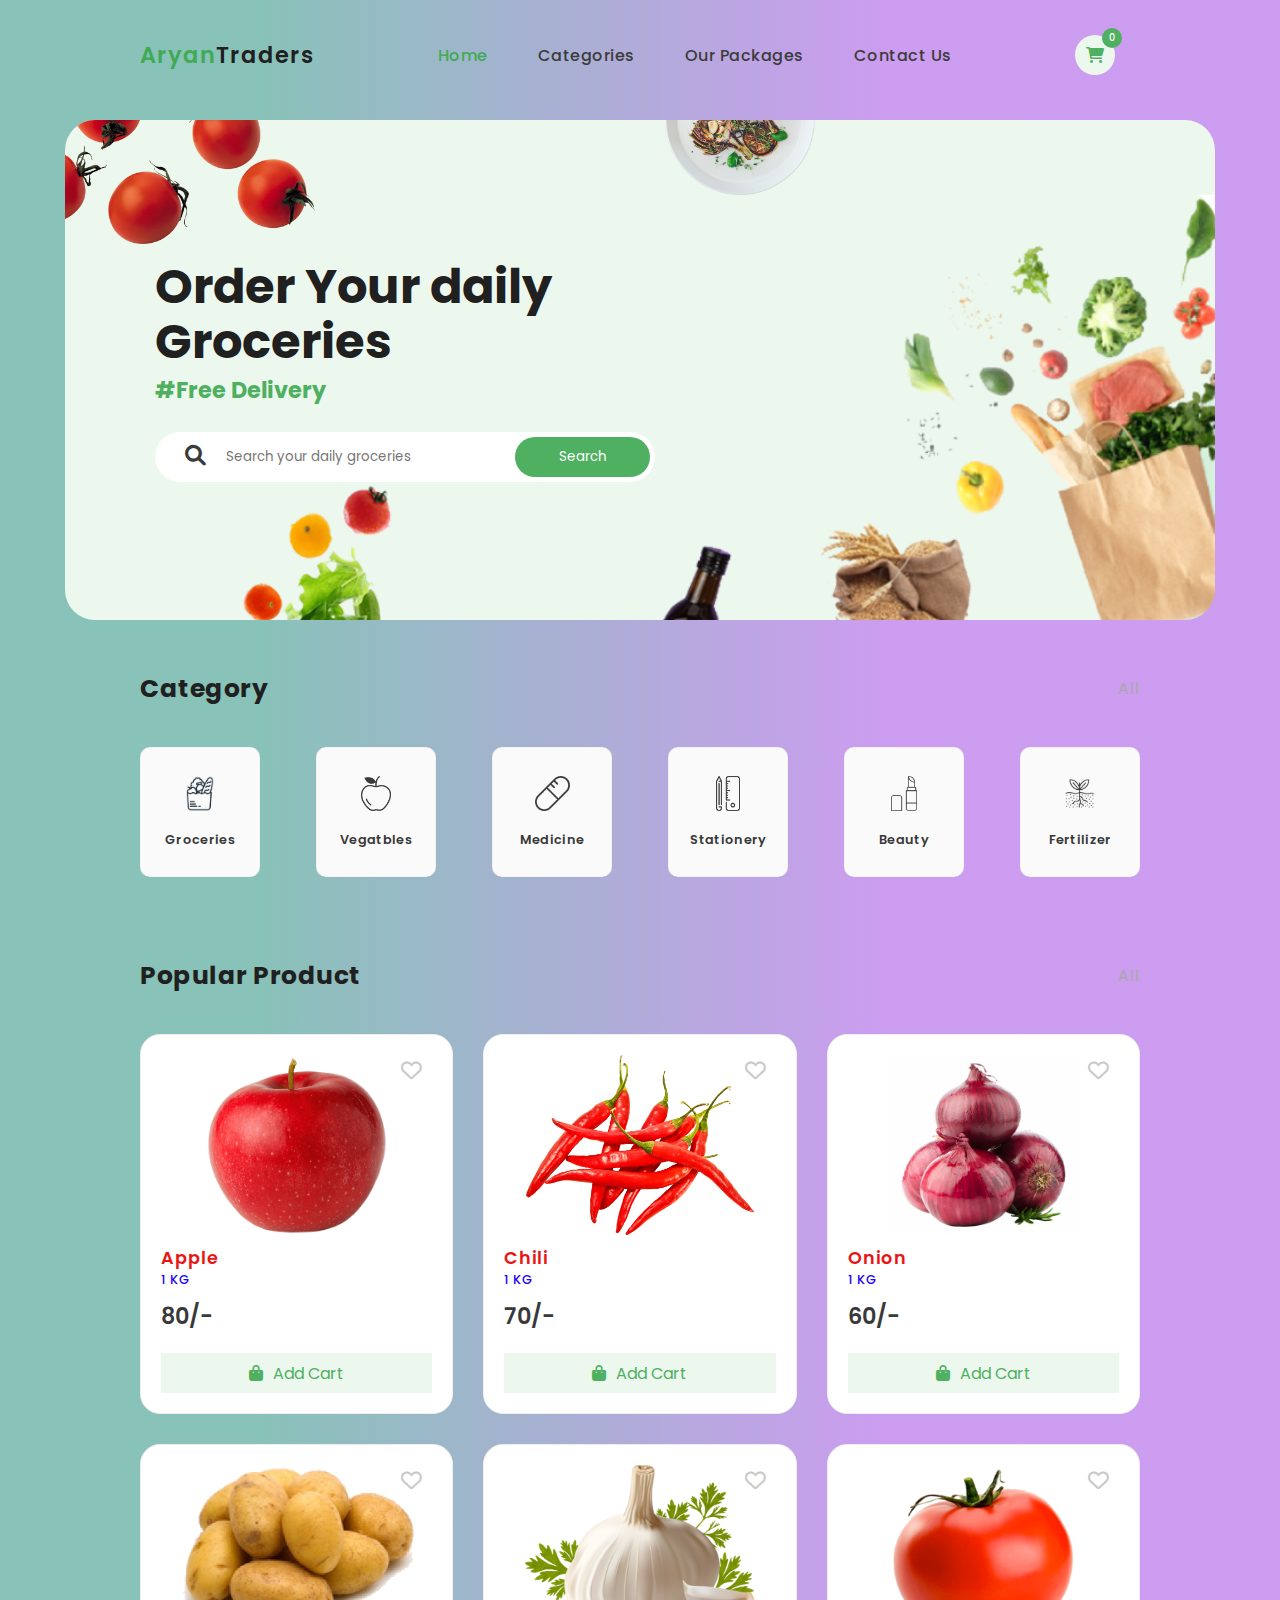
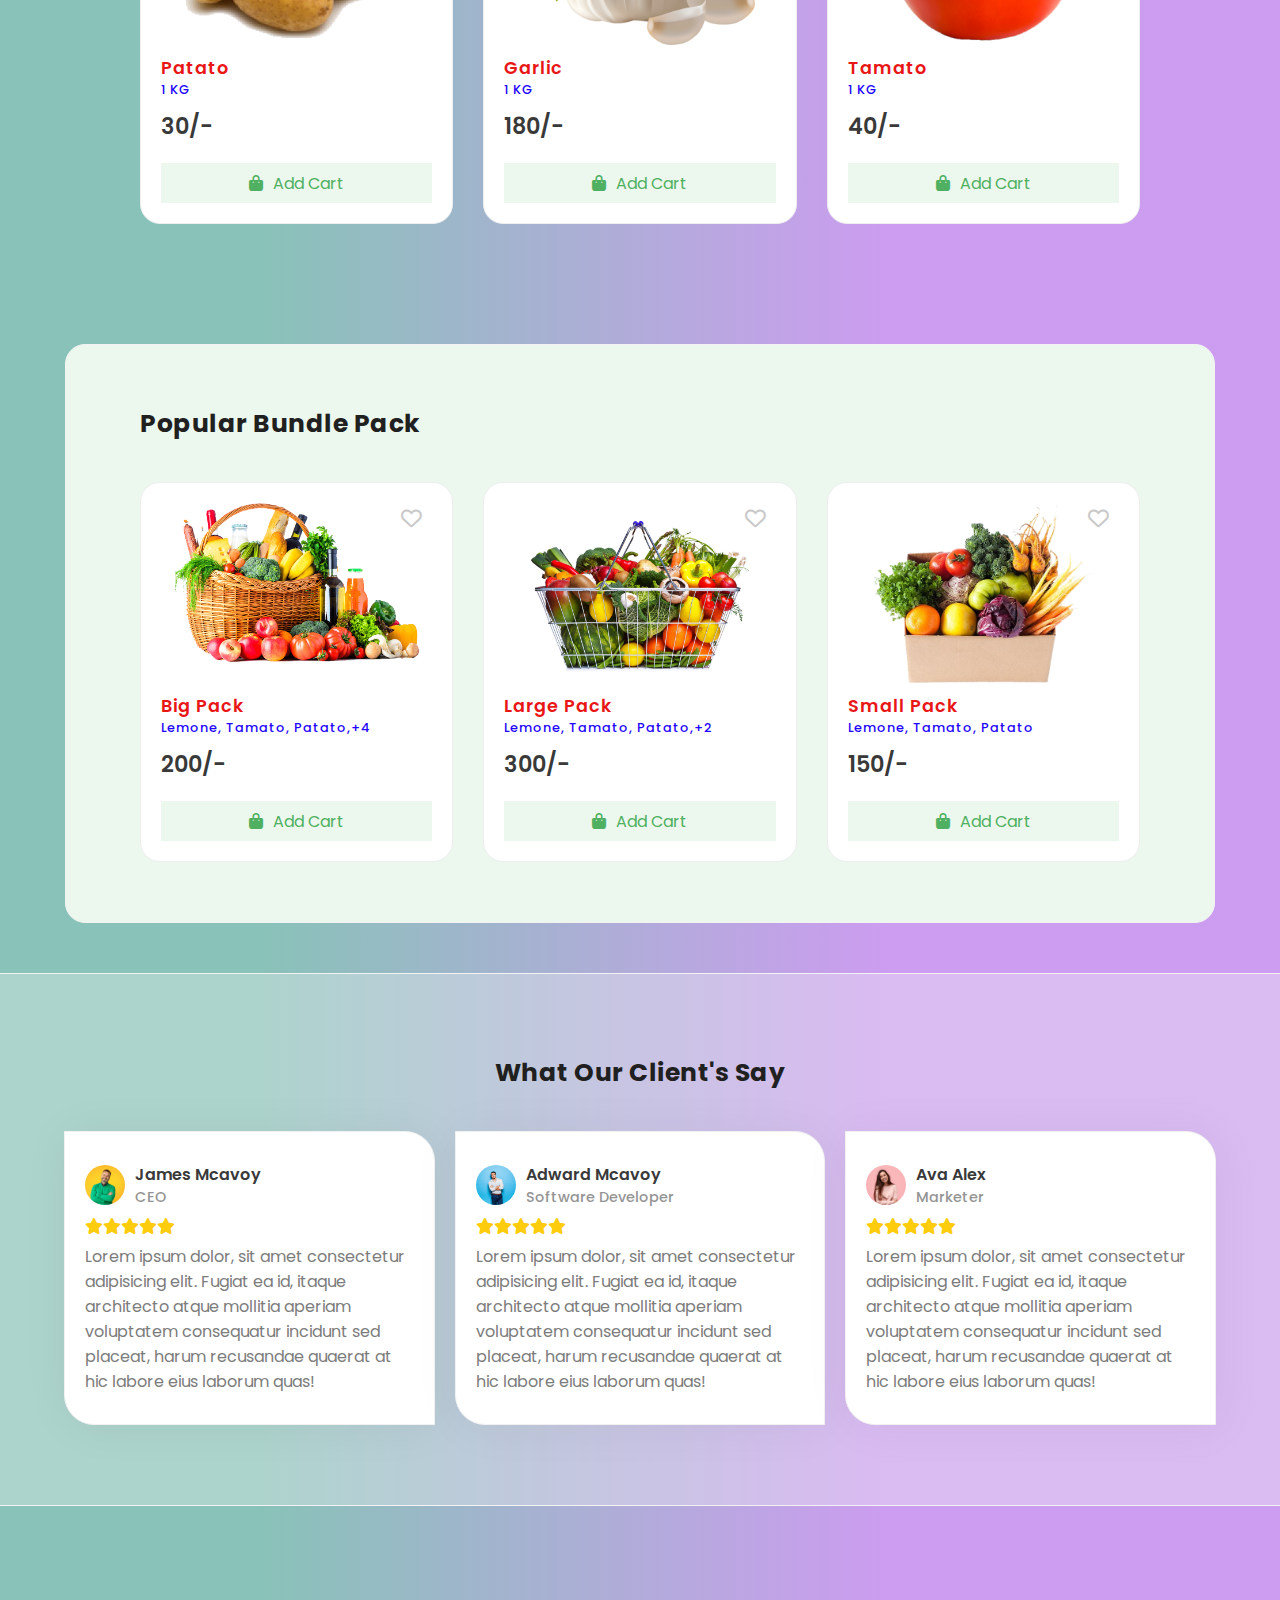
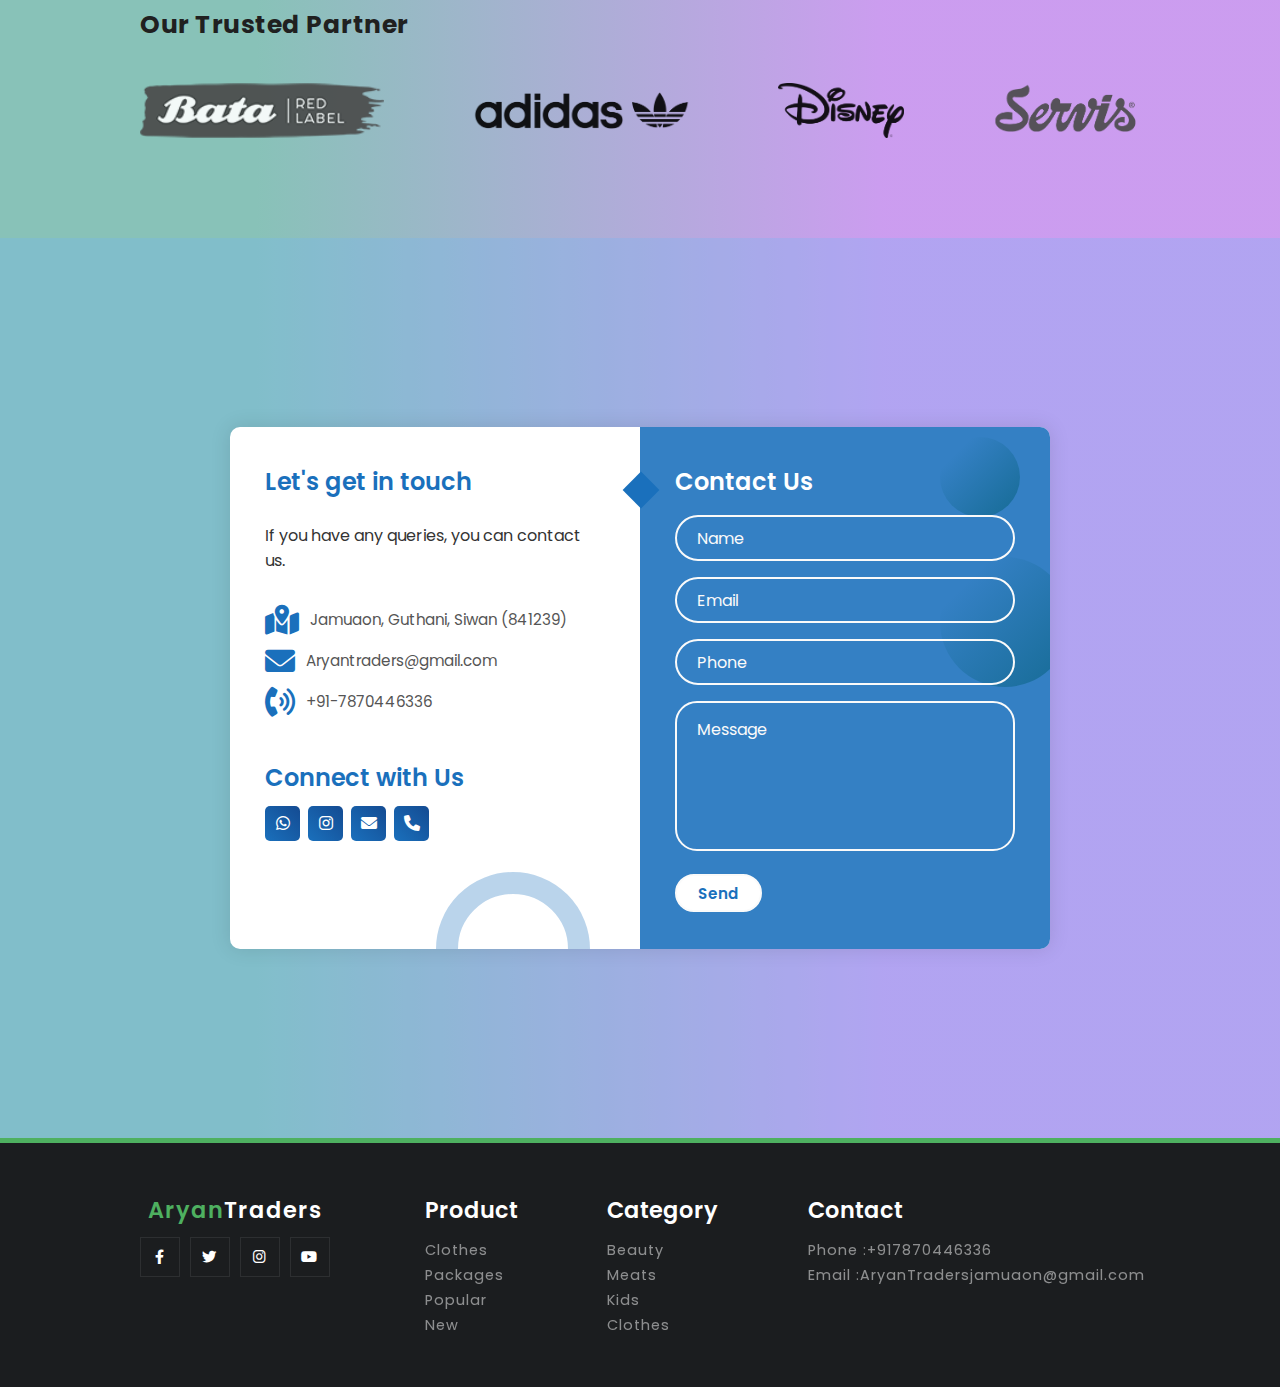
==== commit 7858b590: "index.html" ====
--- a/index.html
+++ b/index.html
@@ -139,7 +139,7 @@
         <img src="./images/chili.png" alt="apple" />
         <strong>Chili</strong>
         <span class="quantity">1 KG</span>
-        <span class="price">60/-</span>
+        <span class="price">70/-</span>
         <!--cart-btn------->
         <a href="#" class="cart-btn">
           <i class="fas fa-shopping-bag"></i> Add Cart
@@ -184,7 +184,7 @@
         <img src="./images/garlic.png" alt="apple" />
         <strong>Garlic</strong>
         <span class="quantity">1 KG</span>
-        <span class="price">300/-</span>
+        <span class="price">180/-</span>
         <!--cart-btn------->
         <a href="#" class="cart-btn">
           <i class="fas fa-shopping-bag"></i> Add Cart
@@ -225,7 +225,7 @@
         <img src="./images/pack1.png" alt="pack" />
         <strong>Big Pack</strong>
         <span class="quantity">Lemone, Tamato, Patato,+4</span>
-        <span class="price">120/-</span>
+        <span class="price">200/-</span>
         <!--cart-btn------->
         <a href="#" class="cart-btn">
           <i class="fas fa-shopping-bag"></i> Add Cart
@@ -240,7 +240,7 @@
         <img src="./images/pack2.jpg" alt="apple" />
         <strong>Large Pack</strong>
         <span class="quantity">Lemone, Tamato, Patato,+2</span>
-        <span class="price">180/-</span>
+        <span class="price">300/-</span>
         <!--cart-btn------->
         <a href="#" class="cart-btn">
           <i class="fas fa-shopping-bag"></i> Add Cart
@@ -255,7 +255,7 @@
         <img src="./images/pack3.png" alt="apple" />
         <strong>Small Pack</strong>
         <span class="quantity">Lemone, Tamato, Patato</span>
-        <span class="price">100/-</span>
+        <span class="price">150/-</span>
         <!--cart-btn------->
         <a href="#" class="cart-btn">
           <i class="fas fa-shopping-bag"></i> Add Cart
--- a/style.css
+++ b/style.css
@@ -1453,4 +1453,65 @@
         color: red;
         font-size: 12px;
     }
-}+}
+
+.weight-adjuster {
+    display: flex;
+    align-items: center;
+}
+
+.weight-adjuster button {
+    background-color: #4CAF50;
+    /* Green background */
+    color: white;
+    /* White text */
+    border: none;
+    /* Remove borders */
+    padding: 5px 10px;
+    /* Small padding */
+    text-align: center;
+    /* Centered text */
+    text-decoration: none;
+    /* No underline */
+    display: inline-block;
+    /* Inline-block for button */
+    margin: 0 5px;
+    /* Margin between buttons */
+    cursor: pointer;
+    /* Pointer cursor on hover */
+    border-radius: 5px;
+    /* Rounded corners */
+    font-size: 16px;
+    /* Font size */
+}
+
+.weight-adjuster button:hover {
+    background-color: #45a049;
+    /* Darker green on hover */
+}
+
+.weight-adjuster input {
+    width: 60px;
+    /* Set width to make it smaller */
+    height: 30px;
+    /* Set height */
+    text-align: center;
+    /* Centered text */
+    font-size: 16px;
+    /* Font size */
+    border: 1px solid #ccc;
+    /* Border */
+    border-radius: 5px;
+    /* Rounded corners */
+    margin: 0 5px;
+    /* Margin between input and buttons */
+    padding: 0;
+    /* Remove default padding */
+}
+
+.weight-adjuster input:focus {
+    border-color: #4CAF50;
+    /* Change border color on focus */
+    outline: none;
+    /* Remove outline */
+}
